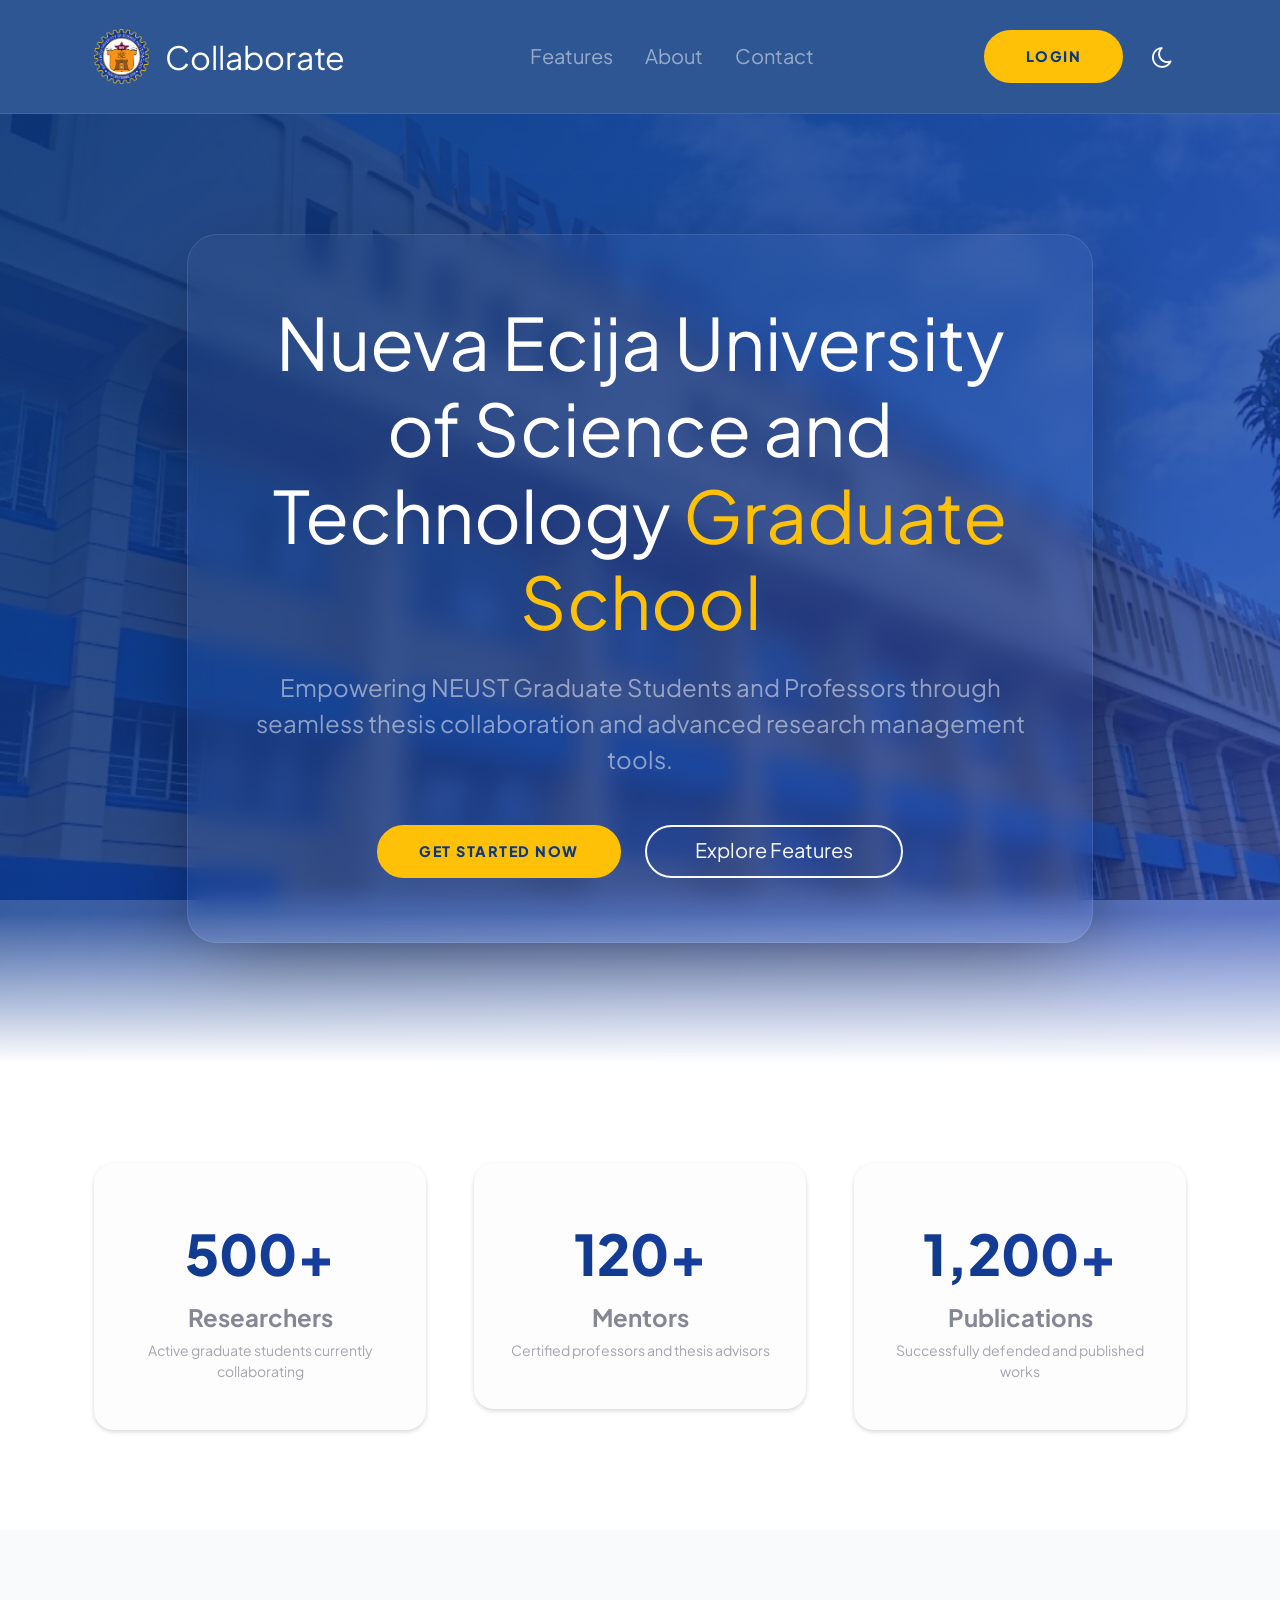
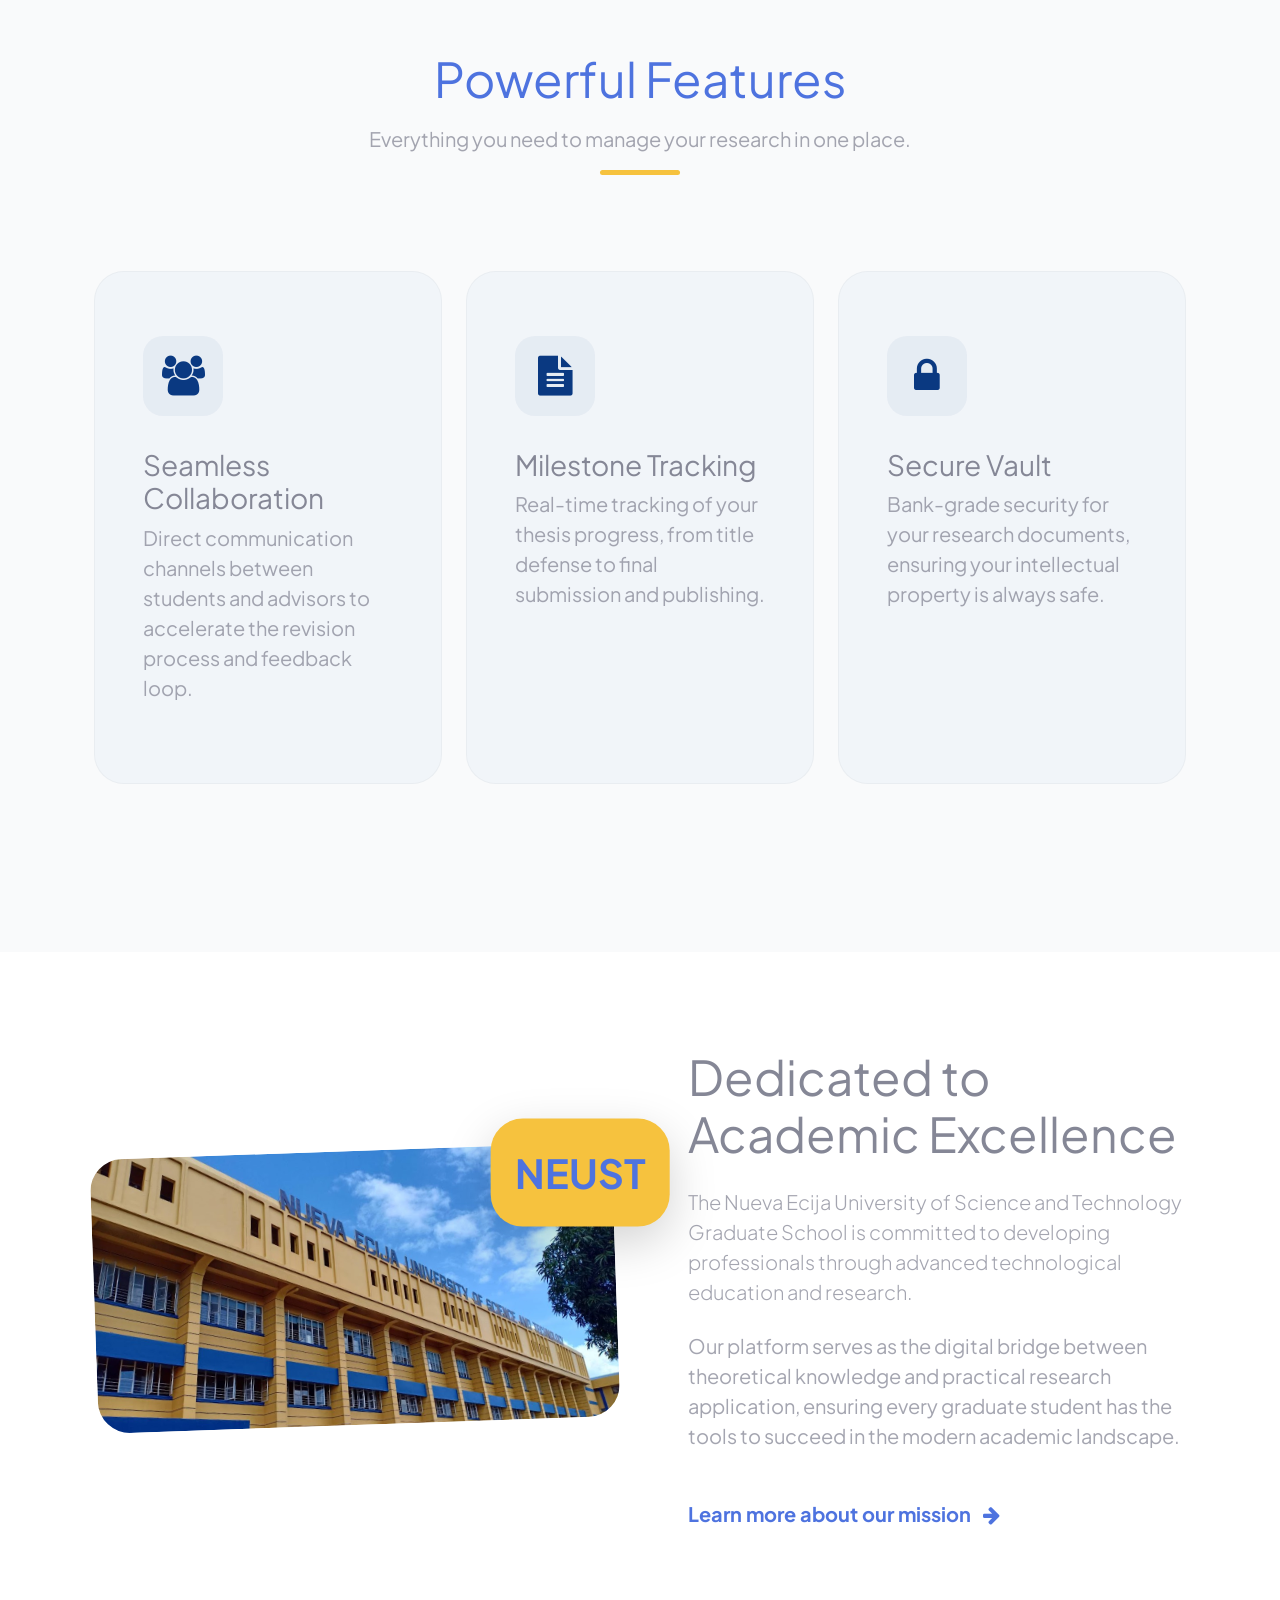
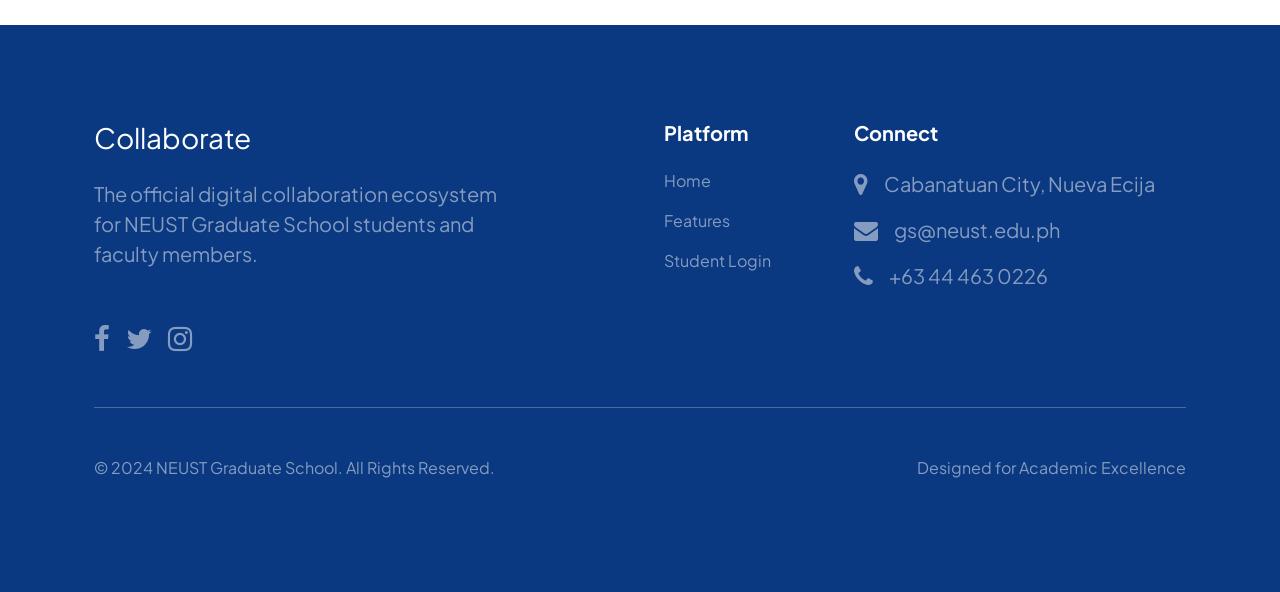
==== projects/collaborate.html @ 81beb559 "Summarize recent commits" ====
<!DOCTYPE html>
<html lang="en" data-bs-theme="light">

<head>
    <meta charset="utf-8">
    <meta name="viewport" content="width=device-width, initial-scale=1.0, shrink-to-fit=no">
    <title>Collaborate – NEUST Graduate School Platform</title>
    <meta name="description" content="A premium collaboration platform for Nueva Ecija University of Science and Technology Graduate School.">
    <link rel="icon" type="image/png" href="../assets/img/neust_logo.png">
    <link rel="stylesheet" href="../assets/bootstrap/css/bootstrap.min.css">
    <link rel="stylesheet" href="https://fonts.googleapis.com/css2?family=Plus+Jakarta+Sans:wght@300;400;600;700;800&display=swap">
    <link rel="stylesheet" href="../assets/fonts/font-awesome.min.css">
    <link rel="stylesheet" href="../assets/collaborate.css">
</head>

<body>
    <!-- Navbar -->
    <nav class="navbar navbar-expand-md sticky-top py-4">
        <div class="container">
            <a class="navbar-brand d-flex align-items-center" href="#">
                <img src="../assets/img/neust_logo.png" style="height: 55px; width: 55px;" class="me-3" alt="Logo">
                <span class="fs-2 text-white fw-800">Collaborate</span>
            </a>
            <button class="navbar-toggler border-white text-white" type="button" data-bs-toggle="collapse" data-bs-target="#nav-menu">
                <i class="fa fa-bars"></i>
            </button>
            <div class="collapse navbar-collapse fs-5" id="nav-menu">
                <ul class="navbar-nav mx-auto">
                    <li class="nav-item"><a class="nav-link text-white-50 px-3" href="#features">Features</a></li>
                    <li class="nav-item"><a class="nav-link text-white-50 px-3" href="#about">About</a></li>
                    <li class="nav-item"><a class="nav-link text-white-50 px-3" href="#contact">Contact</a></li>
                </ul>
                <div class="d-flex align-items-center">
                    <a class="btn btn-premium me-3" href="#">Login</a>
                    <button id="theme-toggle" class="btn btn-link text-white fs-4" aria-label="Toggle dark mode">
                        <i class="fa fa-moon-o"></i>
                    </button>
                </div>
            </div>
        </div>
    </nav>

    <!-- Hero Section -->
    <header class="hero">
        <div class="container">
            <div class="row">
                <div class="col-lg-10 mx-auto text-center">
                    <div class="hero-content">
                        <h1 class="fw-800 mb-4 reveal">Nueva Ecija University of Science and Technology <span style="color: var(--accent-color);">Graduate School</span></h1>
                        <p class="fs-4 mb-5 text-white-50 reveal" style="transition-delay: 0.2s;">Empowering NEUST Graduate Students and Professors through seamless thesis collaboration and advanced research management tools.</p>
                        <div class="d-flex justify-content-center gap-4 reveal" style="transition-delay: 0.4s;">
                            <a class="btn btn-premium btn-lg" href="#">Get Started Now</a>
                            <a class="btn btn-outline-light btn-lg rounded-pill px-5 border-2" href="#features">Explore Features</a>
                        </div>
                    </div>
                </div>
            </div>
        </div>
    </header>

    <!-- Stats Section -->
    <section class="stats-section">
        <div class="container">
            <div class="row g-5">
                <div class="col-md-4 reveal">
                    <div class="stat-card shadow-sm">
                        <span class="stat-number">500+</span>
                        <h4 class="fw-bold">Researchers</h4>
                        <p class="text-muted small mb-0">Active graduate students currently collaborating</p>
                    </div>
                </div>
                <div class="col-md-4 reveal" style="transition-delay: 0.1s;">
                    <div class="stat-card shadow-sm">
                        <span class="stat-number">120+</span>
                        <h4 class="fw-bold">Mentors</h4>
                        <p class="text-muted small mb-0">Certified professors and thesis advisors</p>
                    </div>
                </div>
                <div class="col-md-4 reveal" style="transition-delay: 0.2s;">
                    <div class="stat-card shadow-sm">
                        <span class="stat-number">1,200+</span>
                        <h4 class="fw-bold">Publications</h4>
                        <p class="text-muted small mb-0">Successfully defended and published works</p>
                    </div>
                </div>
            </div>
        </div>
    </section>

    <!-- Features Section -->
    <section id="features" class="features">
        <div class="container">
            <div class="text-center mb-5 reveal">
                <h2 class="fw-800 text-primary mb-3">Powerful Features</h2>
                <p class="text-muted fs-5">Everything you need to manage your research in one place.</p>
                <div class="mx-auto bg-warning" style="height: 5px; width: 80px; border-radius: 10px;"></div>
            </div>
            <div class="row g-4 py-5">
                <div class="col-md-4 reveal">
                    <div class="feature-box">
                        <div class="feature-icon"><i class="fa fa-users"></i></div>
                        <h3 class="fw-700">Seamless Collaboration</h3>
                        <p class="text-muted fs-5">Direct communication channels between students and advisors to accelerate the revision process and feedback loop.</p>
                    </div>
                </div>
                <div class="col-md-4 reveal" style="transition-delay: 0.1s;">
                    <div class="feature-box">
                        <div class="feature-icon"><i class="fa fa-file-text"></i></div>
                        <h3 class="fw-700">Milestone Tracking</h3>
                        <p class="text-muted fs-5">Real-time tracking of your thesis progress, from title defense to final submission and publishing.</p>
                    </div>
                </div>
                <div class="col-md-4 reveal" style="transition-delay: 0.2s;">
                    <div class="feature-box">
                        <div class="feature-icon"><i class="fa fa-lock"></i></div>
                        <h3 class="fw-700">Secure Vault</h3>
                        <p class="text-muted fs-5">Bank-grade security for your research documents, ensuring your intellectual property is always safe.</p>
                    </div>
                </div>
            </div>
        </div>
    </section>

    <!-- About Section -->
    <section id="about" class="py-5 overflow-hidden">
        <div class="container py-5">
            <div class="row align-items-center g-5">
                <div class="col-md-6 reveal">
                    <div class="position-relative">
                        <img src="../assets/img/neust.jpg" class="img-fluid rounded-5 shadow-2xl" alt="NEUST Campus" style="transform: rotate(-2deg);">
                        <div class="position-absolute top-0 end-0 bg-warning p-4 rounded-5 shadow-lg d-none d-lg-block" style="transform: translate(30%, -30%);">
                            <span class="fs-1 fw-bold text-primary">NEUST</span>
                        </div>
                    </div>
                </div>
                <div class="col-md-6 ps-md-5 reveal" style="transition-delay: 0.2s;">
                    <h2 class="fw-800 mb-4">Dedicated to Academic Excellence</h2>
                    <p class="lead text-muted mb-4">The Nueva Ecija University of Science and Technology Graduate School is committed to developing professionals through advanced technological education and research.</p>
                    <p class="text-muted fs-5 mb-5">Our platform serves as the digital bridge between theoretical knowledge and practical research application, ensuring every graduate student has the tools to succeed in the modern academic landscape.</p>
                    <a href="#" class="text-primary fw-bold text-decoration-none fs-5">Learn more about our mission <i class="fa fa-arrow-right ms-2"></i></a>
                </div>
            </div>
        </div>
    </section>

    <!-- Footer -->
    <footer class="py-5" style="background: var(--primary-color); color: #fff;">
        <div class="container py-5">
            <div class="row g-5">
                <div class="col-md-5">
                    <h3 class="fw-800 mb-4">Collaborate</h3>
                    <p class="text-white-50 fs-5">The official digital collaboration ecosystem for NEUST Graduate School students and faculty members.</p>
                    <div class="d-flex gap-3 fs-3 mt-5">
                        <a href="#" class="text-white opacity-50 hover-opacity-100 transition-all"><i class="fa fa-facebook"></i></a>
                        <a href="#" class="text-white opacity-50 hover-opacity-100 transition-all"><i class="fa fa-twitter"></i></a>
                        <a href="#" class="text-white opacity-50 hover-opacity-100 transition-all"><i class="fa fa-instagram"></i></a>
                    </div>
                </div>
                <div class="col-md-2 offset-md-1">
                    <h5 class="fw-bold mb-4">Platform</h5>
                    <ul class="list-unstyled">
                        <li class="mb-3"><a href="#" class="text-white-50 text-decoration-none">Home</a></li>
                        <li class="mb-3"><a href="#features" class="text-white-50 text-decoration-none">Features</a></li>
                        <li class="mb-3"><a href="login" class="text-white-50 text-decoration-none">Student Login</a></li>
                    </ul>
                </div>
                <div class="col-md-4" id="contact">
                    <h5 class="fw-bold mb-4">Connect</h5>
                    <ul class="list-unstyled text-white-50 fs-5">
                        <li class="mb-3 d-flex align-items-center"><i class="fa fa-map-marker me-3 fs-4"></i> Cabanatuan City, Nueva Ecija</li>
                        <li class="mb-3 d-flex align-items-center"><i class="fa fa-envelope me-3 fs-4"></i> gs@neust.edu.ph</li>
                        <li class="mb-3 d-flex align-items-center"><i class="fa fa-phone me-3 fs-4"></i> +63 44 463 0226</li>
                    </ul>
                </div>
            </div>
            <hr class="my-5 border-white-50">
            <div class="d-flex flex-column flex-md-row justify-content-between align-items-center text-white-50">
                <p>&copy; 2024 NEUST Graduate School. All Rights Reserved.</p>
                <p>Designed for Academic Excellence</p>
            </div>
        </div>
    </footer>

    <button id="backToTop" aria-label="Back to top"><i class="fa fa-chevron-up"></i></button>

    <!-- Scripts -->
    <script src="../assets/bootstrap/js/bootstrap.min.js"></script>
    <script>
        // Theme toggle
        const toggleBtn = document.getElementById('theme-toggle');
        
        function setTheme(theme) {
            document.documentElement.setAttribute('data-bs-theme', theme);
            localStorage.setItem('theme', theme);
            toggleBtn.querySelector('i').className = theme === 'dark' ? 'fa fa-sun-o' : 'fa fa-moon-o';
        }

        setTheme(localStorage.getItem('theme') || (window.matchMedia('(prefers-color-scheme: dark)').matches ? 'dark' : 'light'));

        toggleBtn.addEventListener('click', () => {
            setTheme(document.documentElement.getAttribute('data-bs-theme') === 'dark' ? 'light' : 'dark');
        });

        // Navbar & BackToTop
        window.addEventListener('scroll', () => {
            const nav = document.querySelector('.navbar');
            const btn = document.getElementById('backToTop');
            
            if (window.scrollY > 100) {
                nav.classList.add('scrolled');
                btn.style.display = 'flex';
            } else {
                nav.classList.remove('scrolled');
                btn.style.display = 'none';
            }
        });

        document.getElementById('backToTop').onclick = () => window.scrollTo({top: 0});

        // Scroll Reveal
        const observer = new IntersectionObserver((entries) => {
            entries.forEach(entry => {
                if (entry.isIntersecting) entry.target.classList.add('active');
            });
        }, { threshold: 0.1 });

        document.querySelectorAll('.reveal').forEach(el => observer.observe(el));
    </script>
</body>

</html>
---- assets/collaborate.css ----
:root {
    --primary-color: #0A3981;
    --accent-color: #ffc107;
    --secondary-color: #1e40af;
    --text-dark: #1a1a1a;
    --text-light: #ffffff;
    --glass-bg: rgba(255, 255, 255, 0.1);
    --glass-border: rgba(255, 255, 255, 0.2);
    --transition: all 0.4s cubic-bezier(0.4, 0, 0.2, 1);
}

body {
    font-family: 'Plus Jakarta Sans', sans-serif;
    overflow-x: hidden;
    background-color: #fff;
}

/* Responsive Typography */
h1 {
    font-size: clamp(2.5rem, 8vw, 4.5rem);
}

h2 {
    font-size: clamp(2rem, 5vw, 3rem);
}

/* Smooth Scroll */
html {
    scroll-behavior: smooth;
}

/* Navbar Enhancement */
.navbar {
    backdrop-filter: blur(15px);
    -webkit-backdrop-filter: blur(15px);
    background: rgba(10, 57, 129, 0.85) !important;
    transition: var(--transition);
    border-bottom: 1px solid rgba(255, 255, 255, 0.1);
}

.navbar.scrolled {
    padding: 10px 0;
    background: rgba(10, 57, 129, 0.95) !important;
    box-shadow: 0 10px 30px rgba(0, 0, 0, 0.2);
}

/* Hero Enhancement */
.hero {
    min-height: 100vh;
    display: flex;
    align-items: center;
    background: linear-gradient(135deg, rgba(10, 57, 129, 0.9), rgba(30, 64, 175, 0.7)), url('../assets/img/neust.jpg') center/cover no-repeat fixed;
    color: var(--text-light);
    padding: 120px 0;
    position: relative;
}

.hero::after {
    content: '';
    position: absolute;
    bottom: 0;
    left: 0;
    right: 0;
    height: 150px;
    background: linear-gradient(to top, #fff, transparent);
}

[data-bs-theme="dark"] .hero::after {
    background: linear-gradient(to top, #1a1a1a, transparent);
}

.hero-content {
    background: rgba(255, 255, 255, 0.03);
    backdrop-filter: blur(12px);
    border: 1px solid rgba(255, 255, 255, 0.1);
    padding: clamp(2rem, 5vw, 4rem);
    border-radius: 30px;
    box-shadow: 0 40px 100px -20px rgba(0, 0, 0, 0.5);
}

/* Scroll Reveal Animation */
.reveal {
    opacity: 0;
    transform: translateY(30px);
    transition: var(--transition);
}

.reveal.active {
    opacity: 1;
    transform: translateY(0);
}

.btn-premium {
    background-color: var(--accent-color);
    color: var(--primary-color);
    font-weight: 800;
    padding: 14px 40px;
    border-radius: 100px;
    text-transform: uppercase;
    letter-spacing: 1.5px;
    transition: var(--transition);
    border: 2px solid var(--accent-color);
    font-size: 0.9rem;
}

.btn-premium:hover {
    background-color: transparent;
    color: var(--accent-color);
    transform: translateY(-5px);
    box-shadow: 0 15px 30px rgba(255, 193, 7, 0.3);
}

/* Stats Section */
.stats-section {
    padding: 100px 0;
    background: #fff;
    position: relative;
    z-index: 5;
}

.stat-card {
    text-align: center;
    padding: 3rem 2rem;
    border-radius: 20px;
    transition: var(--transition);
    background: #fdfdfd;
}

.stat-card:hover {
    background: #fff;
    box-shadow: 0 20px 40px rgba(0, 0, 0, 0.05);
    transform: translateY(-10px);
}

.stat-number {
    font-size: 3.5rem;
    font-weight: 800;
    color: var(--primary-color);
    display: block;
    margin-bottom: 0.5rem;
    background: linear-gradient(45deg, var(--primary-color), var(--secondary-color));
    -webkit-background-clip: text;
    -webkit-text-fill-color: transparent;
}

/* Features Section */
.features {
    padding: 120px 0;
    background: #f9fafb;
    position: relative;
}

.feature-box {
    background: #f1f5f9;
    padding: 4rem 3rem;
    border-radius: 30px;
    height: 100%;
    transition: var(--transition);
    border: 1px solid rgba(0, 0, 0, 0.03);
    position: relative;
    overflow: hidden;
}

.feature-box::before {
    content: '';
    position: absolute;
    top: 0;
    left: 0;
    width: 5px;
    height: 100%;
    background: var(--primary-color);
    transform: scaleY(0);
    transition: var(--transition);
    transform-origin: bottom;
}

.feature-box:hover::before {
    transform: scaleY(1);
}

.feature-box:hover {
    transform: translateY(-15px);
    box-shadow: 0 30px 60px rgba(0, 0, 0, 0.08);
}

.feature-icon {
    width: 80px;
    height: 80px;
    background: rgba(10, 57, 129, 0.05);
    display: flex;
    align-items: center;
    justify-content: center;
    border-radius: 20px;
    font-size: 2.5rem;
    color: var(--primary-color);
    margin-bottom: 2rem;
    transition: var(--transition);
}

.feature-box:hover .feature-icon {
    background: var(--primary-color);
    color: #fff;
    transform: rotateY(180deg);
}

/* Back to Top */
#backToTop {
    position: fixed;
    bottom: 30px;
    right: 30px;
    width: 50px;
    height: 50px;
    background: var(--primary-color);
    color: #fff;
    border-radius: 50%;
    display: none;
    align-items: center;
    justify-content: center;
    cursor: pointer;
    z-index: 1000;
    transition: var(--transition);
    border: none;
    box-shadow: 0 10px 20px rgba(0, 0, 0, 0.2);
}

#backToTop:hover {
    transform: translateY(-5px);
    background: var(--accent-color);
    color: var(--primary-color);
}

/* Dark Mode Adjustments */
[data-bs-theme="dark"] body {
    background: #1a1a1a;
    color: #eee;
}

[data-bs-theme="dark"] .stats-section {
    background: #1a1a1a;
}

[data-bs-theme="dark"] .stat-card {
    background: #222;
}

[data-bs-theme="dark"] .features {
    background: #151515;
}

[data-bs-theme="dark"] .feature-box {
    background: #222;
    border-color: #333;
}

[data-bs-theme="dark"] .stat-number {
    background: linear-gradient(45deg, #60a5fa, #a78bfa);
    -webkit-background-clip: text;
}
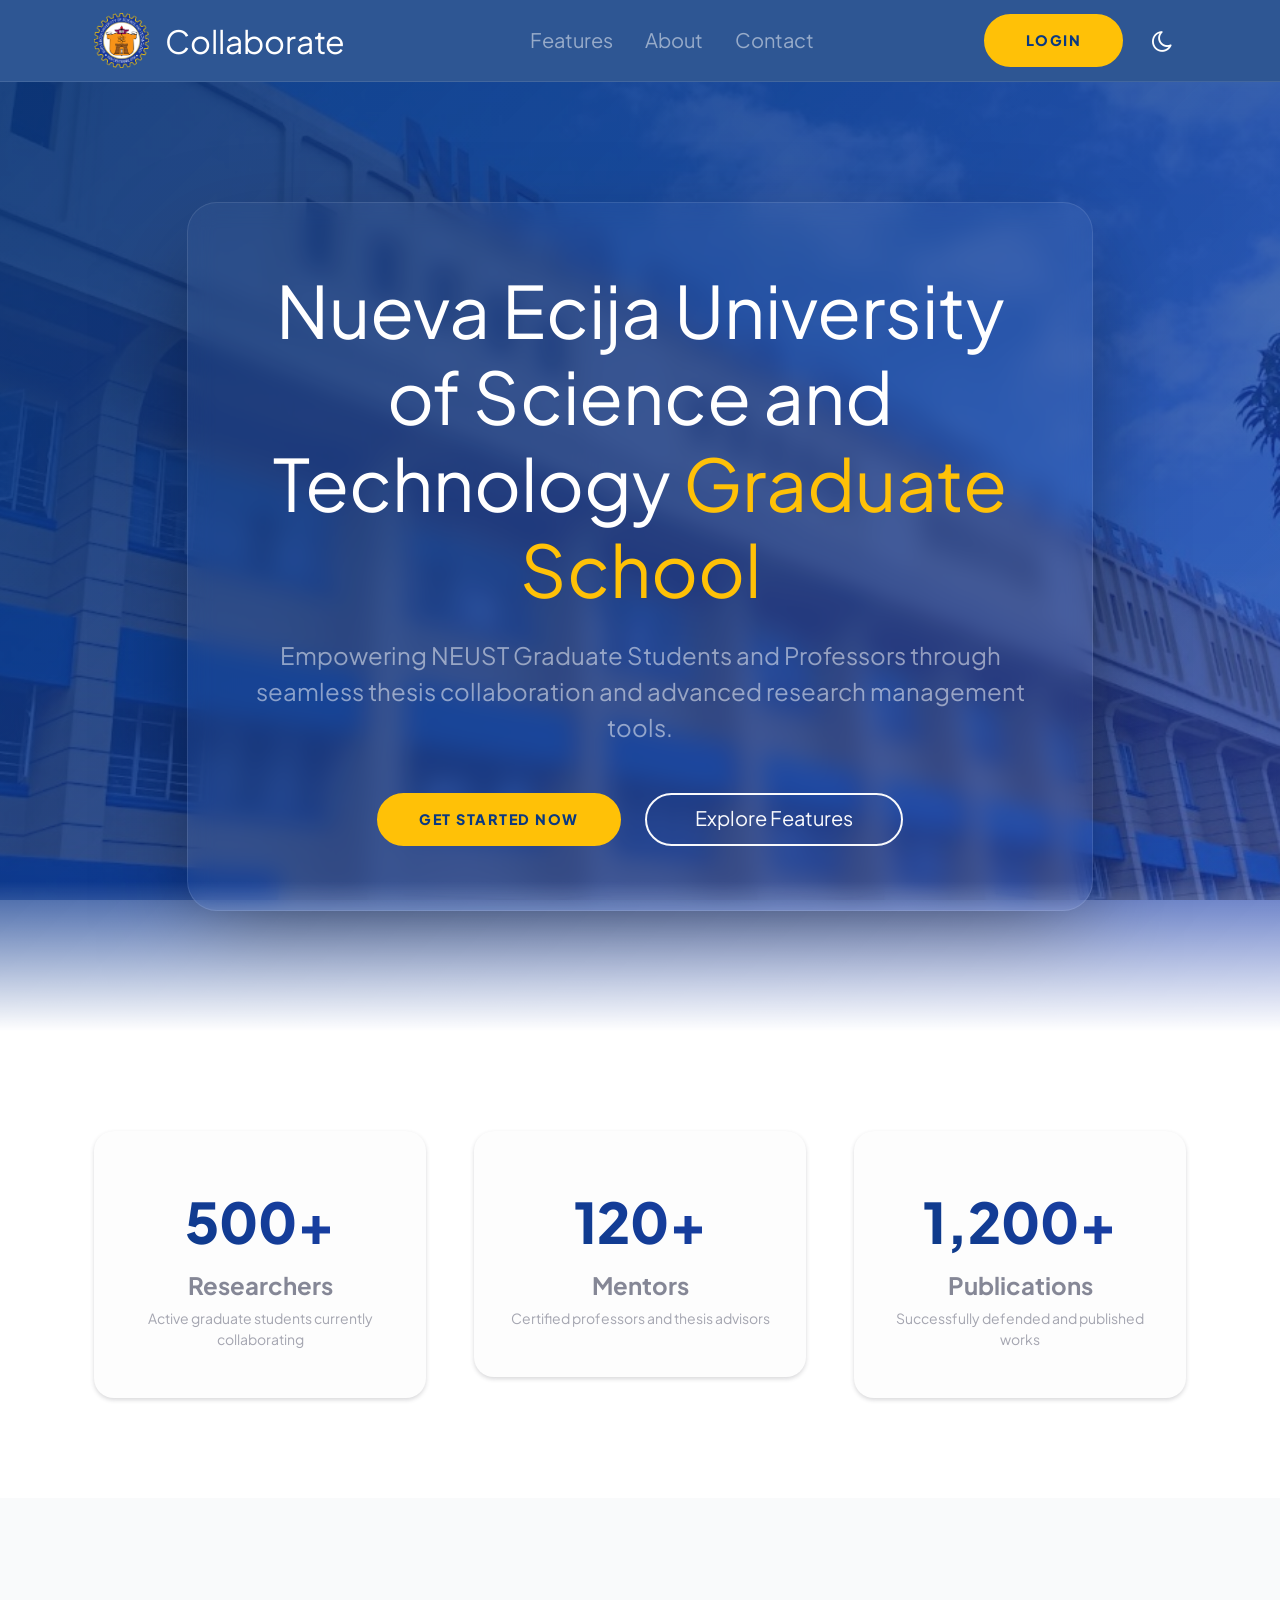
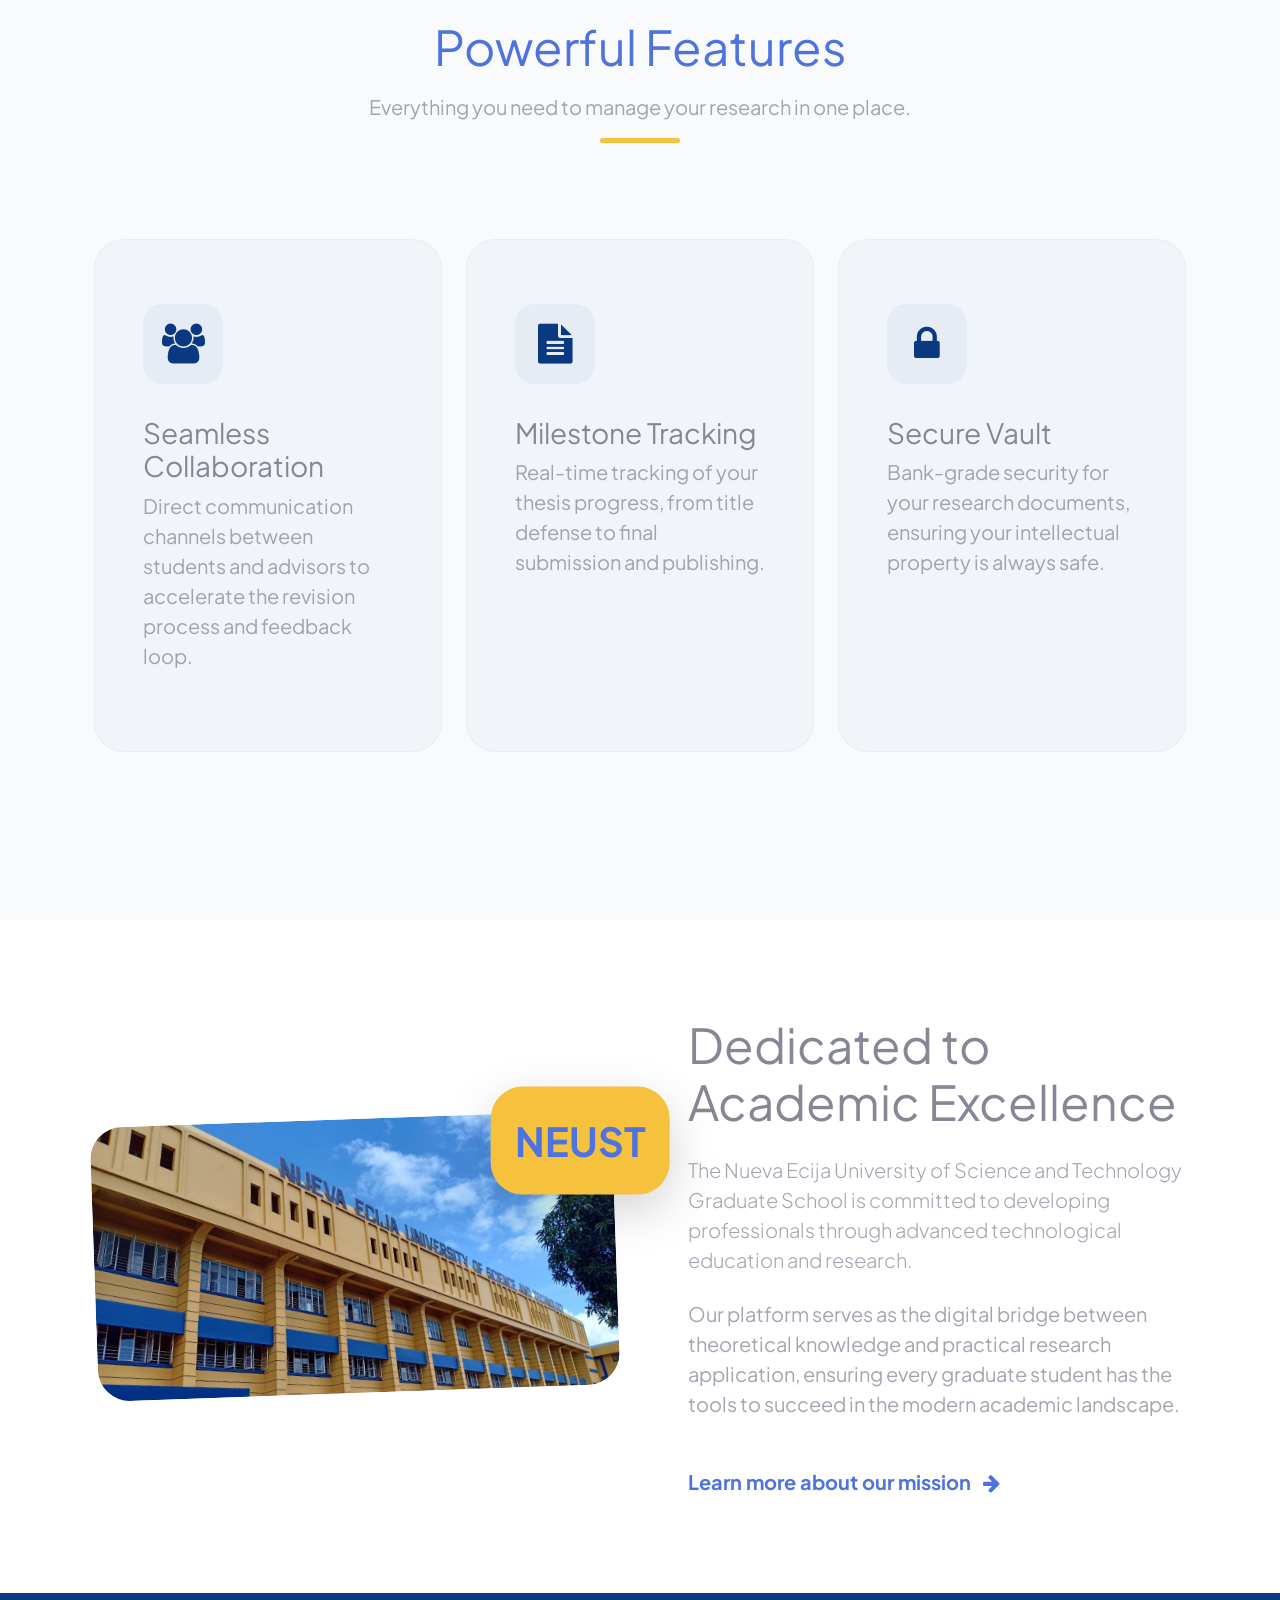
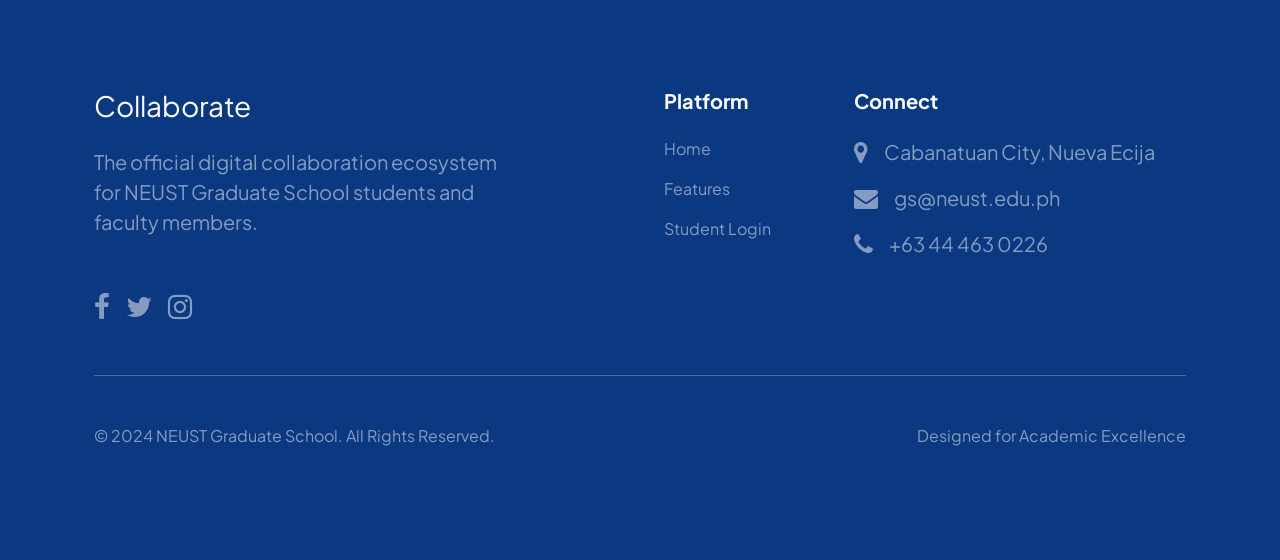
==== commit 2fd8c26b: "Restyle portfolio icons with colored Font Awesome" ====
--- a/projects/collaborate.html
+++ b/projects/collaborate.html
@@ -15,7 +15,7 @@
 
 <body>
     <!-- Navbar -->
-    <nav class="navbar navbar-expand-md sticky-top py-4">
+    <nav class="navbar navbar-expand-md sticky-top">
         <div class="container">
             <a class="navbar-brand d-flex align-items-center" href="#">
                 <img src="../assets/img/neust_logo.png" style="height: 55px; width: 55px;" class="me-3" alt="Logo">
